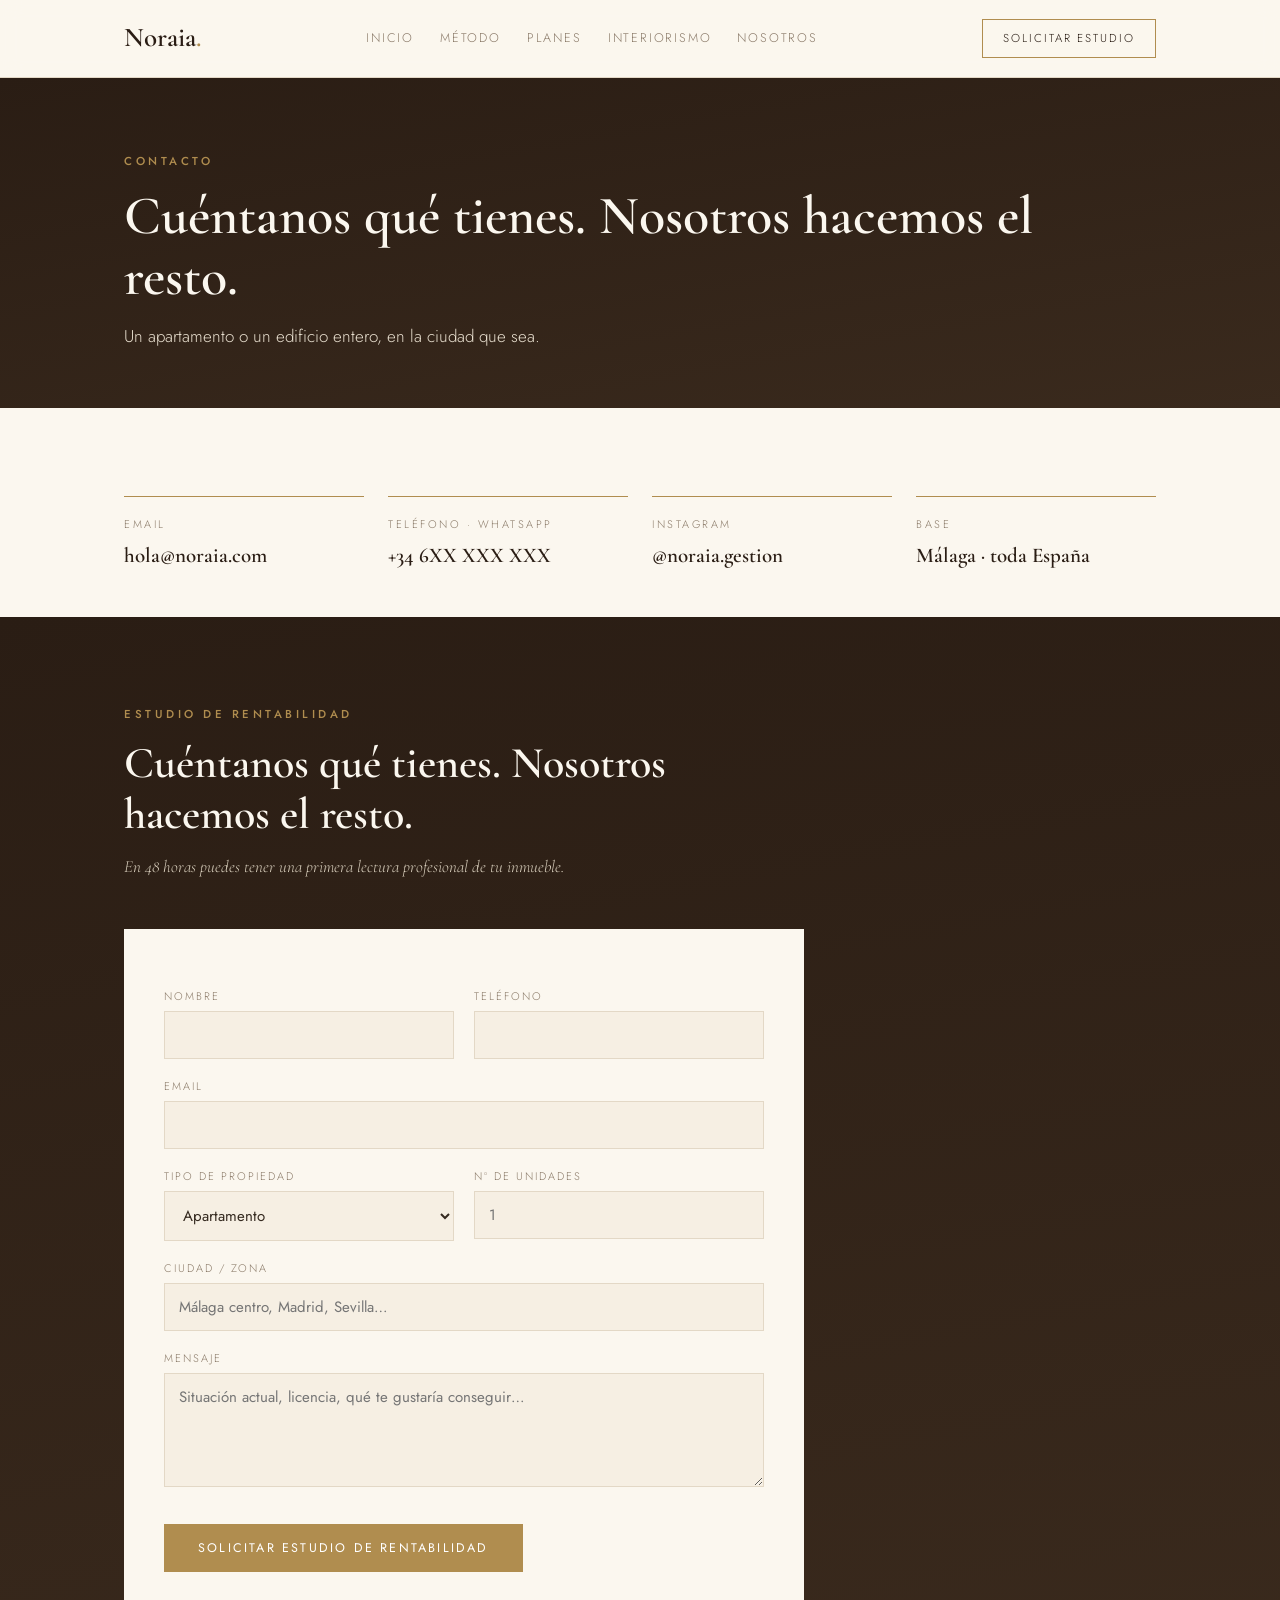
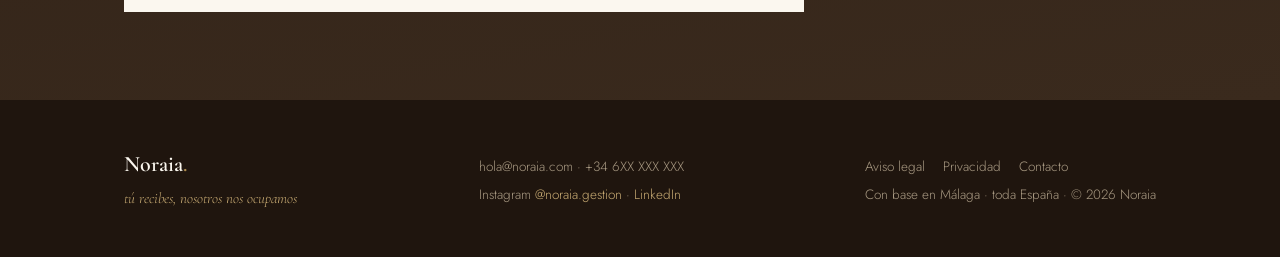
==== contacto.html @ b662e3cf "Add files via upload" ====
<!DOCTYPE html>
<html lang="es">
<head>
<meta charset="UTF-8">
<meta name="viewport" content="width=device-width, initial-scale=1.0">
<title>Contacto Noraia · Solicita tu estudio de rentabilidad</title>
<meta name="description" content="Solicita un estudio de rentabilidad de tu apartamento o edificio. En 48 horas, una primera lectura profesional.">
<link rel="preconnect" href="https://fonts.googleapis.com">
<link href="https://fonts.googleapis.com/css2?family=Cormorant+Garamond:ital,wght@0,500;0,600;0,700;1,500;1,600&family=Jost:wght@300;400;500;600&display=swap" rel="stylesheet">
<link rel="stylesheet" href="styles.css">
</head>
<body>
<nav>
  <div class="nav-in">
    <a class="logo" href="index.html">Noraia<span>.</span></a>
    <div class="nav-links">
      <a href="index.html">Inicio</a>
      <a href="metodo.html">Método</a>
      <a href="planes.html">Planes</a>
      <a href="interiorismo.html">Interiorismo</a>
      <a href="nosotros.html">Nosotros</a>
    </div>
    <a class="nav-cta" href="contacto.html">Solicitar estudio</a>
  </div>
</nav>
<div class="page-hero"><div class="wrap">
  <div class="eyebrow">Contacto</div>
  <h1>Cuéntanos qué tienes. Nosotros hacemos el resto.</h1>
  <p>Un apartamento o un edificio entero, en la ciudad que sea.</p>
</div></div>
<section style="padding-bottom:0">
  <div class="wrap">
    <div class="contact-data">
      <div class="cd reveal"><div class="k">Email</div><div class="v"><a href="mailto:hola@noraia.com">hola@noraia.com</a></div></div>
      <div class="cd reveal"><div class="k">Teléfono · WhatsApp</div><div class="v"><a href="tel:+346XXXXXXXX">+34 6XX XXX XXX</a></div></div>
      <div class="cd reveal"><div class="k">Instagram</div><div class="v"><a href="https://instagram.com/noraia.gestion">@noraia.gestion</a></div></div>
      <div class="cd reveal"><div class="k">Base</div><div class="v">Málaga · toda España</div></div>
    </div>
  </div>
</section>
<section class="form-band">
  <div class="wrap">
    <div class="sec-head reveal">
      <div class="eyebrow">Estudio de rentabilidad</div>
      <h2>Cuéntanos qué tienes. Nosotros hacemos el resto.</h2>
      <p class="cta48">En 48 horas puedes tener una primera lectura profesional de tu inmueble.</p>
    </div>
    <!-- IMPORTANTE: crea una cuenta gratis en formspree.io y sustituye TU_CODIGO -->
    <form class="form reveal" action="https://formspree.io/f/TU_CODIGO" method="POST">
      <div class="dos">
        <div><label for="nombre">Nombre</label><input id="nombre" type="text" name="nombre" required></div>
        <div><label for="telefono">Teléfono</label><input id="telefono" type="tel" name="telefono"></div>
      </div>
      <label for="email">Email</label>
      <input id="email" type="email" name="email" required>
      <div class="dos">
        <div>
          <label for="tipo">Tipo de propiedad</label>
          <select id="tipo" name="tipo">
            <option>Apartamento</option>
            <option>Varios apartamentos</option>
            <option>Edificio completo</option>
            <option>Todavía explorando</option>
          </select>
        </div>
        <div><label for="unidades">Nº de unidades</label><input id="unidades" type="number" name="unidades" min="1" placeholder="1"></div>
      </div>
      <label for="ciudad">Ciudad / zona</label>
      <input id="ciudad" type="text" name="ciudad" placeholder="Málaga centro, Madrid, Sevilla…">
      <label for="mensaje">Mensaje</label>
      <textarea id="mensaje" name="mensaje" rows="4" placeholder="Situación actual, licencia, qué te gustaría conseguir…"></textarea>
      <button type="submit">Solicitar estudio de rentabilidad</button>
    </form>
  </div>
</section>
<footer>
  <div class="wrap" style="display:block">
    <div style="display:flex;justify-content:space-between;gap:24px;flex-wrap:wrap;align-items:baseline">
      <div>
        <div class="logo">Noraia<span style="color:var(--gold)">.</span></div>
        <div class="lema">tú recibes, nosotros nos ocupamos</div>
      </div>
      <div>
        <div>hola@noraia.com · +34 6XX XXX XXX</div>
        <div style="margin-top:6px">Instagram <a href="https://instagram.com/noraia.gestion" style="color:var(--gold-soft)">@noraia.gestion</a> · <a href="https://linkedin.com" style="color:var(--gold-soft)">LinkedIn</a></div>
      </div>
      <div style="text-align:right">
        <div class="flinks"><a href="legal.html">Aviso legal</a><a href="privacidad.html">Privacidad</a><a href="contacto.html">Contacto</a></div>
        <div style="margin-top:6px">Con base en Málaga · toda España · © 2026 Noraia</div>
      </div>
    </div>
  </div>
</footer>
<script>
  const io = new IntersectionObserver((es)=>es.forEach(e=>{if(e.isIntersecting){e.target.classList.add('on');io.unobserve(e.target)}}),{threshold:.12});
  document.querySelectorAll('.reveal').forEach(el=>io.observe(el));
  const dibujar=(id,frac)=>{const a=document.getElementById(id);if(!a)return;
    if(matchMedia('(prefers-reduced-motion: reduce)').matches){a.style.strokeDashoffset=264*(1-frac);return}
    const o=new IntersectionObserver((es)=>{if(es[0].isIntersecting){a.style.transition='stroke-dashoffset 1.5s ease';a.style.strokeDashoffset=264*(1-frac);o.disconnect()}},{threshold:.4});
    o.observe(a)};
  dibujar('arco',.87);dibujar('arco-mini',.87);
</script>
</body>
</html>
---- styles.css ----
:root{
    --espresso:#2a1d14; --espresso-soft:#3a2a1d;
    --paper:#fbf7ef; --paper-2:#f6efe3; --sand:#f1e9dc;
    --gold:#b08d4f; --gold-soft:#c9ac74; --gold-pale:#e6d9c4;
    --ink:#352a20; --muted:#8c7c6a; --line:#e3d8c6;
  }
  *{margin:0;padding:0;box-sizing:border-box}
  html{scroll-behavior:smooth}
  body{font-family:Jost,-apple-system,sans-serif;font-weight:300;color:var(--ink);background:var(--paper);line-height:1.65}
  h1,h2,h3{font-family:'Cormorant Garamond',Georgia,serif;font-weight:600;line-height:1.14;color:var(--espresso)}
  a{color:inherit;text-decoration:none}
  .wrap{max-width:1080px;margin:0 auto;padding:0 24px}
  .eyebrow{font-size:11.5px;letter-spacing:3.5px;text-transform:uppercase;color:var(--gold);font-weight:500}
  section{padding:88px 0}
  .sec-head{max-width:660px;margin-bottom:48px}
  .sec-head h2{font-size:clamp(30px,4.5vw,44px);margin-top:14px}
  .sec-head p{color:var(--muted);margin-top:14px;font-size:17px}
  .rule{width:44px;height:1px;background:var(--gold);margin-top:18px}

  /* ---------- Nav ---------- */
  nav{position:sticky;top:0;z-index:20;background:rgba(251,247,239,.94);backdrop-filter:blur(10px);border-bottom:1px solid var(--line)}
  .nav-in{display:flex;align-items:center;justify-content:space-between;padding:16px 24px;max-width:1080px;margin:0 auto}
  .logo{font-family:'Cormorant Garamond',serif;font-size:27px;font-weight:600;color:var(--espresso)}
  .logo span{color:var(--gold)}
  .nav-links{display:flex;gap:26px;font-size:12.5px;letter-spacing:1.8px;text-transform:uppercase;color:var(--muted)}
  .nav-links a:hover{color:var(--gold)}
  @media(max-width:820px){.nav-links{display:none}}
  .nav-cta{border:1px solid var(--gold);color:var(--espresso);padding:9px 20px;font-size:11.5px;letter-spacing:2px;text-transform:uppercase}
  .nav-cta:hover{background:var(--gold);color:#fff}

  /* ---------- Hero ---------- */
  header{background:linear-gradient(170deg,var(--espresso) 0%,var(--espresso-soft) 100%);color:var(--paper);padding:110px 0 96px;position:relative;overflow:hidden}
  header::after{content:"N";position:absolute;right:-40px;bottom:-90px;font-family:'Cormorant Garamond',serif;font-size:440px;font-weight:600;color:rgba(176,141,79,.07);line-height:1;pointer-events:none}
  .hero h1{font-size:clamp(42px,7.5vw,74px);color:var(--paper)}
  .hero h1 em{font-style:italic;color:var(--gold-soft)}
  .hero .sub{font-size:18.5px;color:#e8dfcf;max-width:600px;margin-top:20px}
  .hero .acts{margin-top:38px;display:flex;gap:14px;flex-wrap:wrap}
  .btn{display:inline-block;padding:14px 30px;font-size:12.5px;letter-spacing:2.2px;text-transform:uppercase;font-weight:500}
  .btn-gold{background:var(--gold);color:#fff}
  .btn-gold:hover{background:var(--gold-soft);color:var(--espresso)}
  .btn-line{border:1px solid rgba(251,247,239,.35);color:var(--paper)}
  .btn-line:hover{border-color:var(--gold-soft);color:var(--gold-soft)}

  /* ---------- Informe mensual (tarjeta firma) ---------- */
  .informe-band{background:var(--espresso);padding:0 0 100px;margin-top:-1px}
  .informe{max-width:760px;margin:0 auto;background:var(--paper);border-radius:4px;box-shadow:0 30px 80px rgba(20,12,6,.45);overflow:hidden;transform:translateY(46px)}
  .inf-head{background:var(--paper-2);border-bottom:1px solid var(--line);padding:20px 30px;display:flex;justify-content:space-between;align-items:baseline;flex-wrap:wrap;gap:8px}
  .inf-head .t{font-family:'Cormorant Garamond',serif;font-size:22px;font-weight:600}
  .inf-head .m{font-size:11px;letter-spacing:2px;text-transform:uppercase;color:var(--muted)}
  .inf-body{display:grid;grid-template-columns:1.25fr 1fr;gap:0}
  @media(max-width:640px){.inf-body{grid-template-columns:1fr}}
  .inf-cascada{padding:26px 30px;border-right:1px solid var(--line)}
  @media(max-width:640px){.inf-cascada{border-right:none;border-bottom:1px solid var(--line)}}
  .inf-row{display:flex;justify-content:space-between;padding:9px 0;border-bottom:1px solid var(--paper-2);font-size:14.5px}
  .inf-row span:last-child{font-variant-numeric:tabular-nums}
  .inf-row.neg span:last-child{color:#9c4a33}
  .inf-row.total{border-top:1.5px solid var(--gold);border-bottom:none;margin-top:6px;padding-top:14px}
  .inf-row.total span{font-family:'Cormorant Garamond',serif;font-size:21px;font-weight:600;color:var(--espresso)}
  .inf-inr{padding:26px 24px;display:flex;flex-direction:column;align-items:center;justify-content:center;gap:8px;background:var(--paper)}
  .inf-kpis{display:flex;gap:22px;font-size:12px;color:var(--muted);letter-spacing:.5px}
  .inf-kpis b{display:block;font-family:'Cormorant Garamond',serif;font-size:20px;color:var(--espresso);font-weight:600;text-align:center}
  .inf-foot{background:var(--paper-2);border-top:1px solid var(--line);padding:12px 30px;font-size:11.5px;letter-spacing:1.5px;text-transform:uppercase;color:var(--muted);text-align:center}

  /* ---------- Promesa ---------- */
  .pilares{display:grid;grid-template-columns:repeat(auto-fit,minmax(270px,1fr));gap:26px}
  .pilar{border-top:1px solid var(--gold);padding-top:22px}
  .pilar h3{font-size:24px;margin-bottom:10px}
  .pilar p{font-size:15px;color:#5d5142}

  /* ---------- Método ---------- */
  .metodo-band{background:var(--paper-2);border-top:1px solid var(--line);border-bottom:1px solid var(--line)}
  .metodo{display:grid;grid-template-columns:repeat(auto-fit,minmax(300px,1fr));gap:1px;background:var(--line);border:1px solid var(--line)}
  .met{background:var(--paper);padding:30px 28px}
  .met .num{font-family:'Cormorant Garamond',serif;font-size:15px;font-style:italic;color:var(--gold)}
  .met h3{font-size:22px;margin:6px 0 8px}
  .met p{font-size:14.5px;color:#5d5142}

  /* ---------- INR ---------- */
  .inr-band{background:linear-gradient(165deg,var(--espresso),var(--espresso-soft));color:var(--paper)}
  .inr-band .wrap{display:grid;grid-template-columns:300px 1fr;gap:56px;align-items:center}
  @media(max-width:780px){.inr-band .wrap{grid-template-columns:1fr}}
  .inr-band h2{color:var(--paper);font-size:clamp(30px,4.5vw,42px);margin-top:14px}
  .inr-band p{color:#e8dfcf;margin-top:16px;font-size:16.5px}
  .inr-band p b{color:var(--gold-soft);font-weight:500}

  /* ---------- Planes ---------- */
  .planes-band{background:var(--sand)}
  .plan-grid{display:grid;grid-template-columns:repeat(auto-fit,minmax(270px,1fr));gap:24px}
  .plan{background:var(--paper);border:1px solid var(--line);padding:38px 32px;display:flex;flex-direction:column}
  .plan.destacado{border-color:var(--gold);box-shadow:0 14px 44px rgba(42,29,20,.10)}
  .plan .nombre{font-family:'Cormorant Garamond',serif;font-size:27px;font-weight:600}
  .plan .para{font-family:'Cormorant Garamond',serif;font-style:italic;font-size:16.5px;color:var(--muted);margin-top:4px;min-height:48px}
  .plan .pct{font-family:'Cormorant Garamond',serif;font-size:54px;font-weight:600;color:var(--espresso);margin:14px 0 0}
  .plan .pct small{font-size:15px;font-family:Jost;color:var(--muted);font-weight:300;letter-spacing:1px}
  .plan ul{list-style:none;margin:22px 0 28px;flex:1}
  .plan li{padding:8px 0;border-bottom:1px solid var(--paper-2);font-size:14.5px;color:#4c4134}
  .plan li::before{content:"·";color:var(--gold);font-weight:600;margin-right:10px}
  .plan .btn{text-align:center;background:var(--espresso);color:var(--paper)}
  .plan.destacado .btn{background:var(--gold)}
  .edificio-nota{margin-top:26px;font-family:'Cormorant Garamond',serif;font-style:italic;font-size:18px;color:var(--muted);text-align:center}
  .edificio-nota b{color:var(--espresso);font-weight:600}

  /* ---------- Regímenes ---------- */
  .regs{display:grid;grid-template-columns:repeat(auto-fit,minmax(260px,1fr));gap:26px}
  .reg{border-left:1px solid var(--gold);padding:4px 0 4px 24px}
  .reg h3{font-size:22px}
  .reg p{font-size:14.5px;color:#5d5142;margin-top:8px}

  /* ---------- Interiorismo ---------- */
  .interior-band{background:var(--paper-2);border-top:1px solid var(--line);border-bottom:1px solid var(--line)}
  .interior{display:grid;grid-template-columns:repeat(auto-fit,minmax(280px,1fr));gap:26px}
  .int-card{background:var(--paper);border:1px solid var(--line);padding:30px 28px}
  .int-card .tag{font-size:11px;letter-spacing:2.5px;text-transform:uppercase;color:var(--gold);font-weight:500}
  .int-card h3{font-size:22px;margin:8px 0}
  .int-card p{font-size:14.5px;color:#5d5142}

  /* ---------- Caso tipo ---------- */
  .caso{max-width:640px;background:var(--paper);border:1px solid var(--line);border-top:2px solid var(--gold);padding:36px 38px}
  .caso .t{font-family:'Cormorant Garamond',serif;font-size:25px;font-weight:600}
  .caso dl{margin-top:20px}
  .caso .fila{display:flex;justify-content:space-between;gap:16px;padding:10px 0;border-bottom:1px solid var(--paper-2);font-size:15px}
  .caso dt{color:var(--muted)}
  .caso dd{font-weight:400;color:var(--espresso);text-align:right}
  .caso .nota{margin-top:18px;font-size:11.5px;letter-spacing:1.5px;text-transform:uppercase;color:var(--muted)}

  /* ---------- Testimonios ---------- */
  .testis{display:grid;grid-template-columns:repeat(auto-fit,minmax(270px,1fr));gap:26px}
  .testi{background:var(--paper-2);border:1px solid var(--line);padding:30px 28px}
  .testi q{font-family:'Cormorant Garamond',serif;font-size:20px;font-style:italic;color:var(--espresso);quotes:"“" "”"}
  .testi .quien{margin-top:16px;font-size:12px;letter-spacing:2px;text-transform:uppercase;color:var(--muted)}

  /* ---------- Sobre ---------- */
  .sobre{max-width:720px}
  .sobre p{font-size:18px;color:#4c4134;margin-top:18px}
  .sobre p.lema{font-family:'Cormorant Garamond',serif;font-style:italic;font-size:24px;color:var(--espresso)}

  /* ---------- Formulario ---------- */
  .form-band{background:linear-gradient(170deg,var(--espresso),var(--espresso-soft));color:var(--paper)}
  .form-band h2{color:var(--paper)}
  .form-band .sec-head p{color:#d9cfbd}
  .cta48{font-family:'Cormorant Garamond',serif;font-style:italic;font-size:22px;color:var(--gold-soft)}
  .form{background:var(--paper);padding:40px;max-width:680px;color:var(--ink)}
  .form .dos{display:grid;grid-template-columns:1fr 1fr;gap:0 20px}
  @media(max-width:560px){.form .dos{grid-template-columns:1fr}}
  .form label{display:block;font-size:11px;letter-spacing:2px;text-transform:uppercase;color:var(--muted);margin:18px 0 6px}
  .form input,.form textarea,.form select{width:100%;border:1px solid var(--line);background:var(--paper-2);padding:12px 14px;font-family:Jost;font-size:15px;color:var(--ink)}
  .form input:focus,.form textarea:focus,.form select:focus{outline:2px solid var(--gold)}
  .form button{margin-top:28px;background:var(--gold);color:#fff;border:none;padding:15px 34px;font-family:Jost;font-size:12.5px;letter-spacing:2.2px;text-transform:uppercase;cursor:pointer}
  .form button:hover{background:var(--espresso)}

  footer{background:#1f150e;color:#a99a83;padding:46px 0;font-size:13.5px}
  footer .wrap{display:flex;justify-content:space-between;gap:20px;flex-wrap:wrap;align-items:baseline}
  footer .logo{color:var(--paper);font-size:22px}
  footer .lema{font-family:'Cormorant Garamond',serif;font-style:italic;font-size:15px;margin-top:4px;color:var(--gold-soft)}

  @media (prefers-reduced-motion: no-preference){
    .reveal{opacity:0;transform:translateY(16px);transition:opacity .7s ease,transform .7s ease}
    .reveal.on{opacity:1;transform:none}
  }

  /* ---- Multipágina ---- */
  .page-hero{background:linear-gradient(170deg,var(--espresso),var(--espresso-soft));color:var(--paper);padding:74px 0 58px}
  .page-hero h1{font-size:clamp(34px,5.5vw,54px);color:var(--paper);margin-top:14px}
  .page-hero p{color:#e8dfcf;max-width:620px;margin-top:14px;font-size:17px}
  .teasers{display:grid;grid-template-columns:repeat(auto-fit,minmax(250px,1fr));gap:24px}
  .teaser{background:var(--paper);border:1px solid var(--line);padding:32px 28px;display:flex;flex-direction:column;transition:box-shadow .3s ease,transform .3s ease}
  .teaser:hover{box-shadow:0 14px 40px rgba(42,29,20,.10);transform:translateY(-3px)}
  .teaser h3{font-size:24px;margin:8px 0 10px}
  .teaser p{font-size:14.5px;color:#5d5142;flex:1}
  .teaser .mas{margin-top:18px;font-size:12px;letter-spacing:2px;text-transform:uppercase;color:var(--gold);font-weight:500}
  .cta-band{background:var(--sand);border-top:1px solid var(--line);border-bottom:1px solid var(--line);text-align:center;padding:64px 24px}
  .cta-band h2{font-size:clamp(26px,4vw,36px)}
  .cta-band p{font-family:'Cormorant Garamond',serif;font-style:italic;font-size:20px;color:var(--muted);margin:10px 0 26px}
  .contact-data{display:grid;grid-template-columns:repeat(auto-fit,minmax(220px,1fr));gap:24px;margin-bottom:44px}
  .cd{border-top:1px solid var(--gold);padding-top:18px}
  .cd .k{font-size:11px;letter-spacing:2.5px;text-transform:uppercase;color:var(--muted)}
  .cd .v{font-family:'Cormorant Garamond',serif;font-size:21px;font-weight:600;color:var(--espresso);margin-top:6px}
  .cd .v a:hover{color:var(--gold)}
  .legal{max-width:760px}
  .legal h2{font-size:26px;margin:38px 0 12px}
  .legal p,.legal li{font-size:15px;color:#4c4134;margin-top:10px}
  .legal ul{margin-left:20px}
  footer .flinks{display:flex;gap:18px;flex-wrap:wrap}
  footer .flinks a:hover{color:var(--gold-soft)}
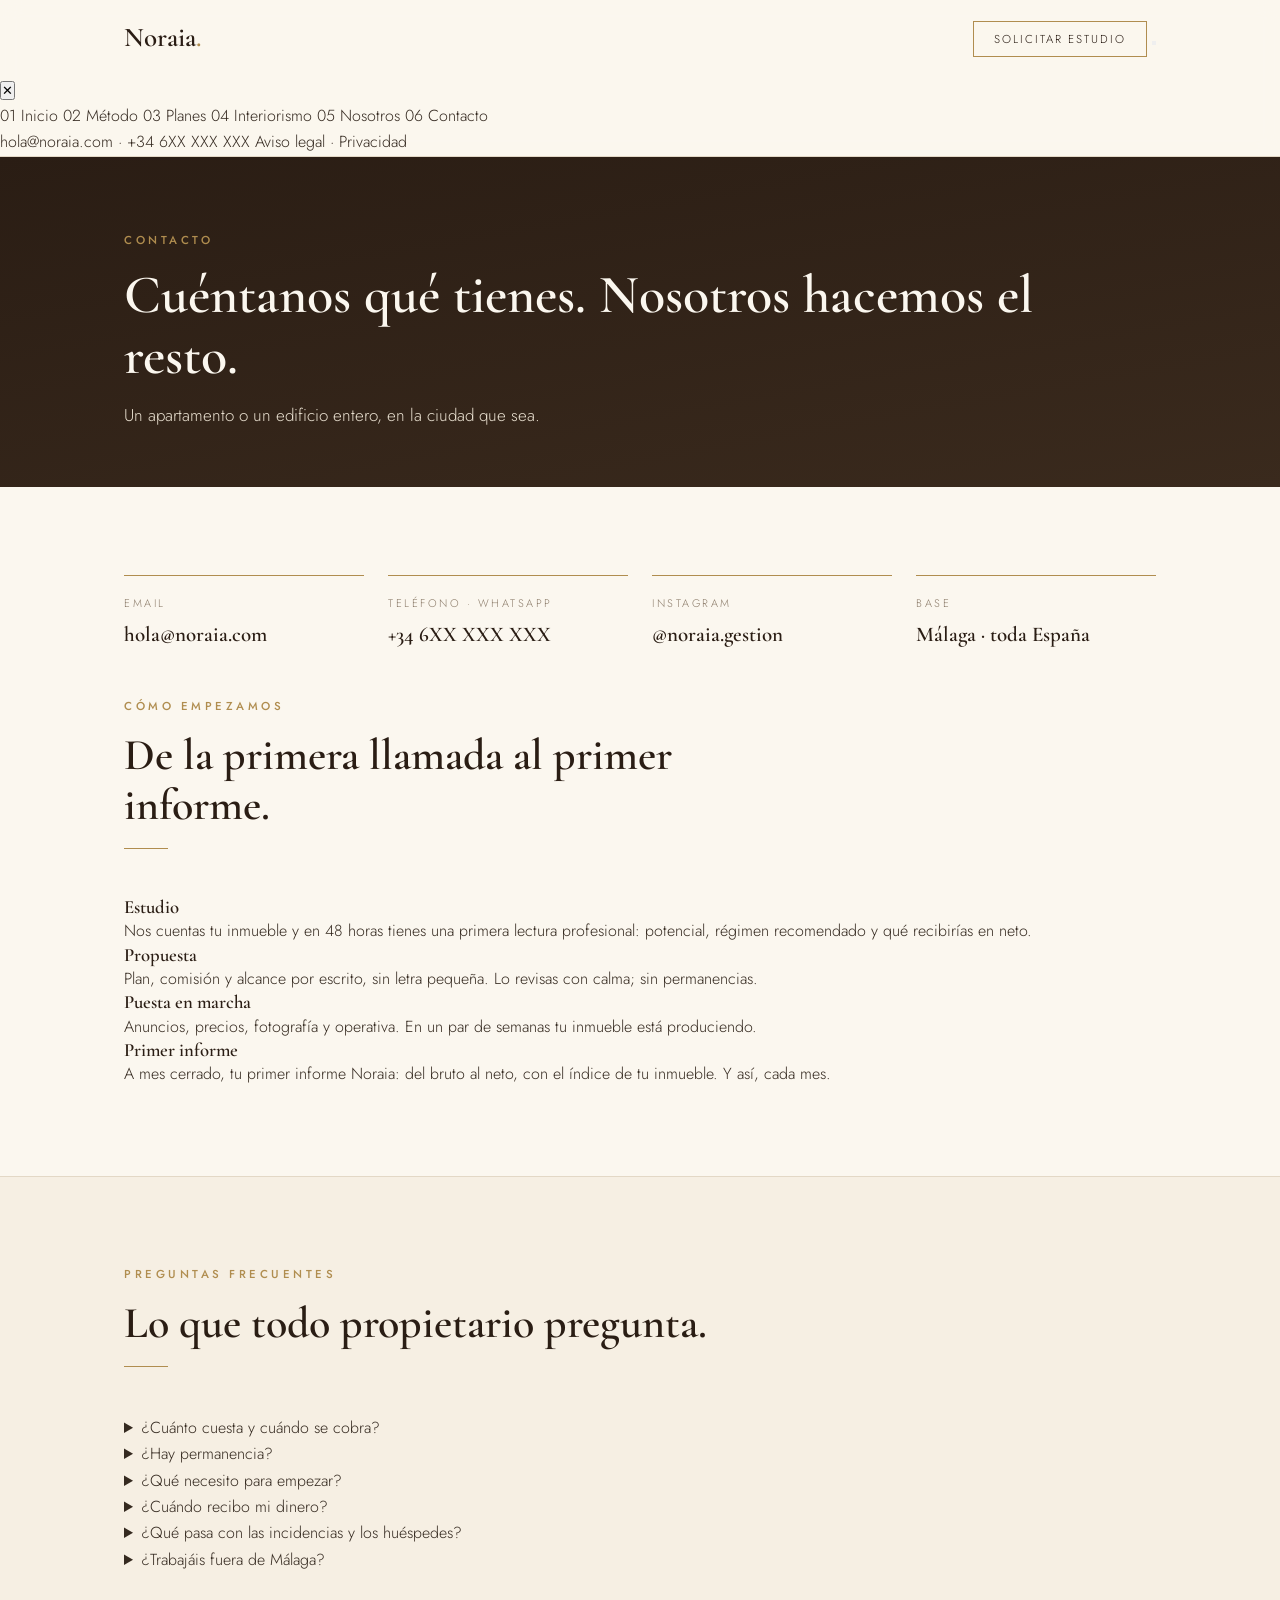
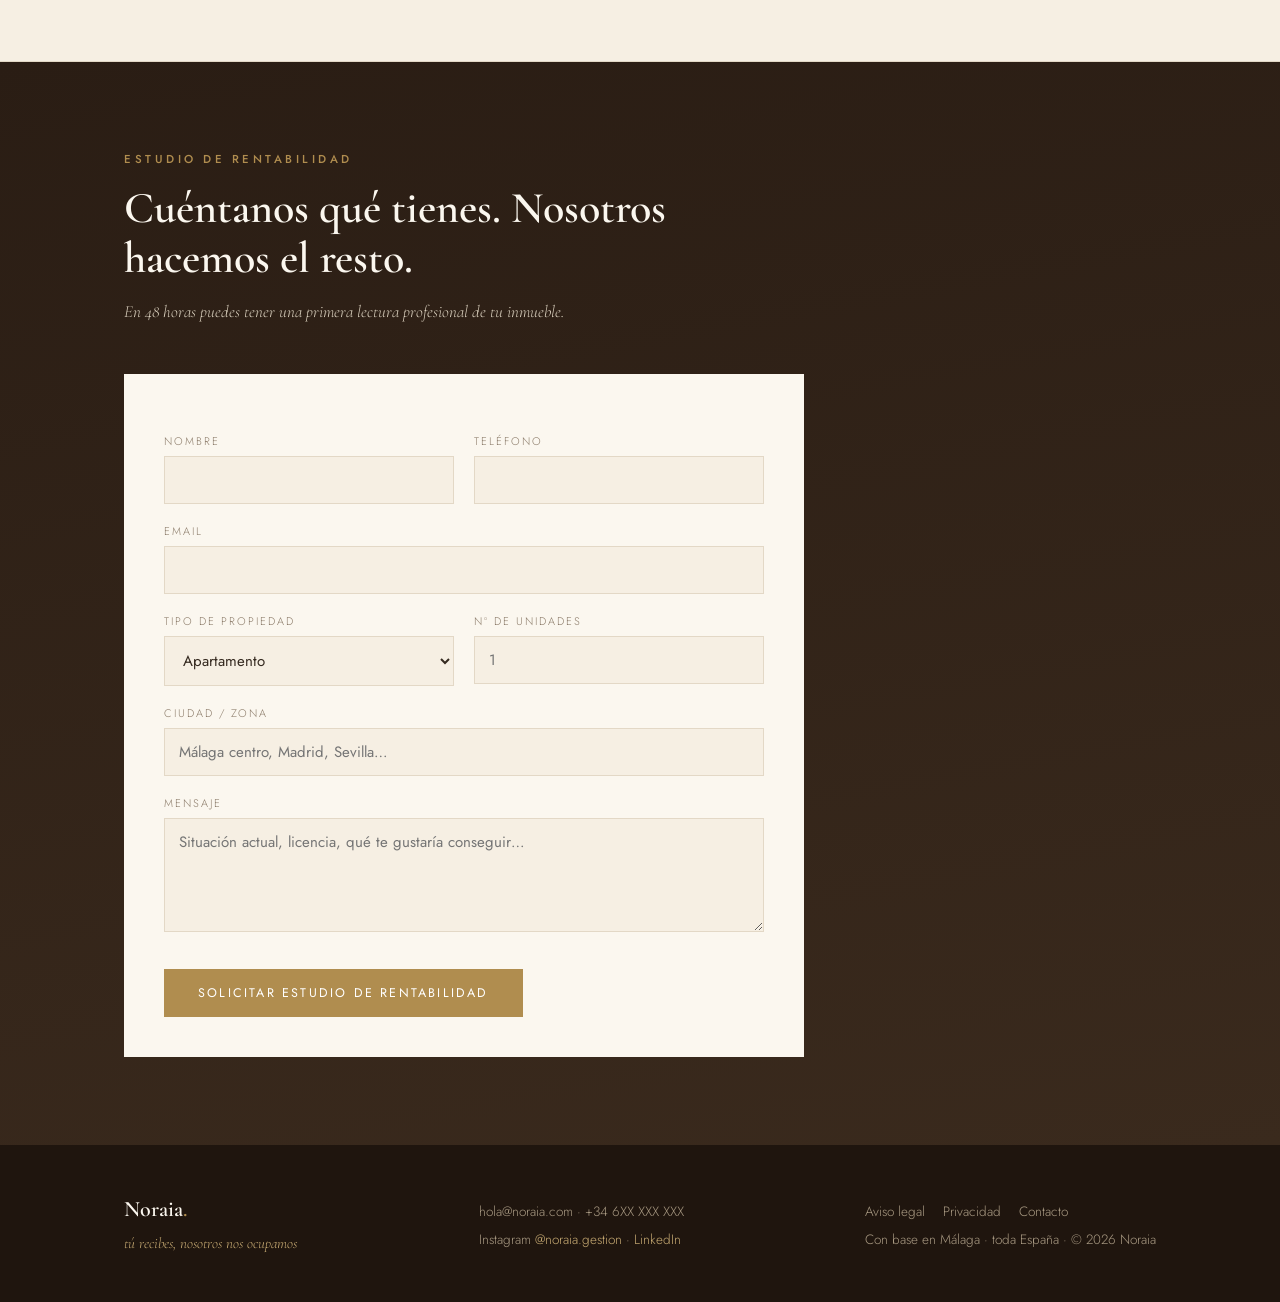
==== commit 2636e4a5: "Add files via upload" ====
--- a/contacto.html
+++ b/contacto.html
@@ -5,6 +5,12 @@
 <meta name="viewport" content="width=device-width, initial-scale=1.0">
 <title>Contacto Noraia · Solicita tu estudio de rentabilidad</title>
 <meta name="description" content="Solicita un estudio de rentabilidad de tu apartamento o edificio. En 48 horas, una primera lectura profesional.">
+<link rel="icon" href="data:image/svg+xml,%3Csvg xmlns='http://www.w3.org/2000/svg' viewBox='0 0 64 64'%3E%3Crect width='64' height='64' fill='%232a1d14'/%3E%3Ctext x='32' y='45' text-anchor='middle' font-family='Georgia,serif' font-size='40' font-weight='600' fill='%23b08d4f'%3EN%3C/text%3E%3C/svg%3E">
+<meta property="og:title" content="Contacto Noraia · Solicita tu estudio de rentabilidad">
+<meta property="og:description" content="Solicita un estudio de rentabilidad de tu apartamento o edificio. En 48 horas, una primera lectura profesional.">
+<meta property="og:type" content="website">
+<meta property="og:site_name" content="Noraia">
+<meta property="og:locale" content="es_ES">
 <link rel="preconnect" href="https://fonts.googleapis.com">
 <link href="https://fonts.googleapis.com/css2?family=Cormorant+Garamond:ital,wght@0,500;0,600;0,700;1,500;1,600&family=Jost:wght@300;400;500;600&display=swap" rel="stylesheet">
 <link rel="stylesheet" href="styles.css">
@@ -13,14 +19,25 @@
 <nav>
   <div class="nav-in">
     <a class="logo" href="index.html">Noraia<span>.</span></a>
-    <div class="nav-links">
-      <a href="index.html">Inicio</a>
-      <a href="metodo.html">Método</a>
-      <a href="planes.html">Planes</a>
-      <a href="interiorismo.html">Interiorismo</a>
-      <a href="nosotros.html">Nosotros</a>
+    <div class="nav-right">
+      <a class="nav-cta" href="contacto.html">Solicitar estudio</a>
+      <button class="burger" aria-label="Abrir el índice" aria-expanded="false" onclick="toggleMenu()"><span></span><span></span><span></span></button>
     </div>
-    <a class="nav-cta" href="contacto.html">Solicitar estudio</a>
+  </div>
+  <div class="menu-panel" role="dialog" aria-label="Índice de la web">
+    <button class="menu-cerrar" aria-label="Cerrar" onclick="toggleMenu()">✕</button>
+    <div class="menu-list">
+      <a href="index.html"><span class="n">01</span> Inicio</a>
+      <a href="metodo.html"><span class="n">02</span> Método</a>
+      <a href="planes.html"><span class="n">03</span> Planes</a>
+      <a href="interiorismo.html"><span class="n">04</span> Interiorismo</a>
+      <a href="nosotros.html"><span class="n">05</span> Nosotros</a>
+      <a href="contacto.html" class="activa"><span class="n">06</span> Contacto</a>
+    </div>
+    <div class="menu-pie">
+      <span>hola@noraia.com · +34 6XX XXX XXX</span>
+      <span><a href="legal.html">Aviso legal</a> · <a href="privacidad.html">Privacidad</a></span>
+    </div>
   </div>
 </nav>
 <div class="page-hero"><div class="wrap">
@@ -38,6 +55,40 @@
     </div>
   </div>
 </section>
+<section style="padding-top:0">
+  <div class="wrap">
+    <div class="sec-head reveal">
+      <div class="eyebrow">Cómo empezamos</div>
+      <h2>De la primera llamada al primer informe.</h2>
+      <div class="rule"></div>
+    </div>
+    <div class="pasos">
+      <div class="paso reveal"><h3>Estudio</h3><p>Nos cuentas tu inmueble y en 48 horas tienes una primera lectura profesional: potencial, régimen recomendado y qué recibirías en neto.</p></div>
+      <div class="paso reveal"><h3>Propuesta</h3><p>Plan, comisión y alcance por escrito, sin letra pequeña. Lo revisas con calma; sin permanencias.</p></div>
+      <div class="paso reveal"><h3>Puesta en marcha</h3><p>Anuncios, precios, fotografía y operativa. En un par de semanas tu inmueble está produciendo.</p></div>
+      <div class="paso reveal"><h3>Primer informe</h3><p>A mes cerrado, tu primer informe Noraia: del bruto al neto, con el índice de tu inmueble. Y así, cada mes.</p></div>
+    </div>
+  </div>
+</section>
+
+<section class="metodo-band">
+  <div class="wrap">
+    <div class="sec-head reveal">
+      <div class="eyebrow">Preguntas frecuentes</div>
+      <h2>Lo que todo propietario pregunta.</h2>
+      <div class="rule"></div>
+    </div>
+    <div class="faq reveal">
+      <details><summary>¿Cuánto cuesta y cuándo se cobra?</summary><p>Un porcentaje sobre los ingresos generados, según el plan (desde el 15% + IVA). Sin cuotas fijas: si tu inmueble no produce, no cobramos. Liquidamos con el informe mensual.</p></details>
+      <details><summary>¿Hay permanencia?</summary><p>No. Trabajamos con contrato escrito y claro, pero creemos que la mejor permanencia es que cada mes te compense seguir.</p></details>
+      <details><summary>¿Qué necesito para empezar?</summary><p>Si es alquiler turístico, la licencia correspondiente de tu comunidad (te orientamos si aún no la tienes). Si el inmueble necesita puesta a punto, el servicio de interiorismo es opcional. Del resto nos ocupamos nosotros.</p></details>
+      <details><summary>¿Cuándo recibo mi dinero?</summary><p>Cada mes, junto a un informe que desglosa ingresos, comisiones de canal, gastos de operación y el neto que te transferimos. Reportamos como un banco.</p></details>
+      <details><summary>¿Qué pasa con las incidencias y los huéspedes?</summary><p>Son invisibles para ti: atención al huésped, limpieza, mantenimiento e imprevistos los resolvemos nosotros. Solo te avisamos si algo merece una decisión tuya.</p></details>
+      <details><summary>¿Trabajáis fuera de Málaga?</summary><p>Sí. El método Noraia se aplica en cualquier ciudad de España; estudiamos cada plaza y su normativa antes de comprometernos con un resultado.</p></details>
+    </div>
+  </div>
+</section>
+
 <section class="form-band">
   <div class="wrap">
     <div class="sec-head reveal">
@@ -100,5 +151,13 @@
     o.observe(a)};
   dibujar('arco',.87);dibujar('arco-mini',.87);
 </script>
+<script>
+  function toggleMenu(){
+    const abierto = document.body.classList.toggle('menu-abierto');
+    document.querySelector('.burger').setAttribute('aria-expanded', abierto);
+  }
+  document.querySelectorAll('.menu-list a, .menu-pie a').forEach(a=>a.addEventListener('click',()=>document.body.classList.remove('menu-abierto')));
+  document.addEventListener('keydown',e=>{if(e.key==='Escape')document.body.classList.remove('menu-abierto')});
+</script>
 </body>
 </html>
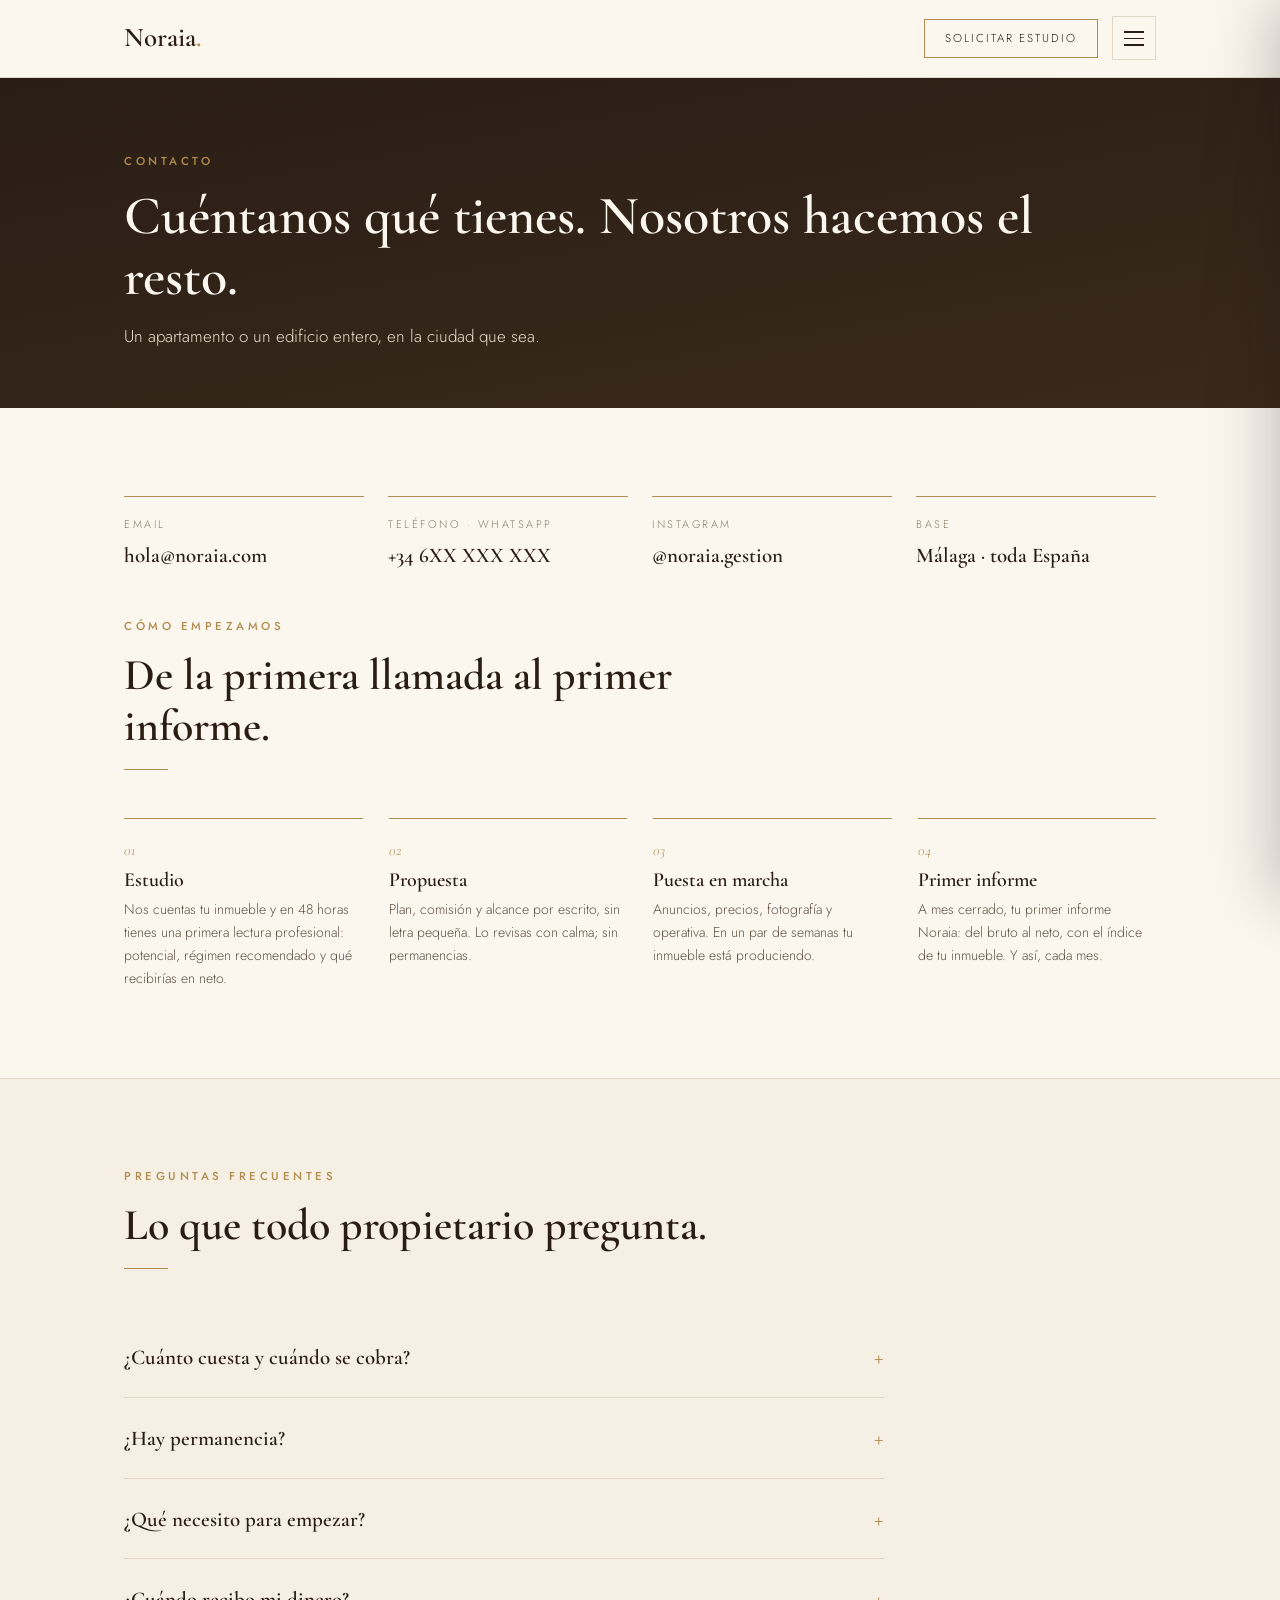
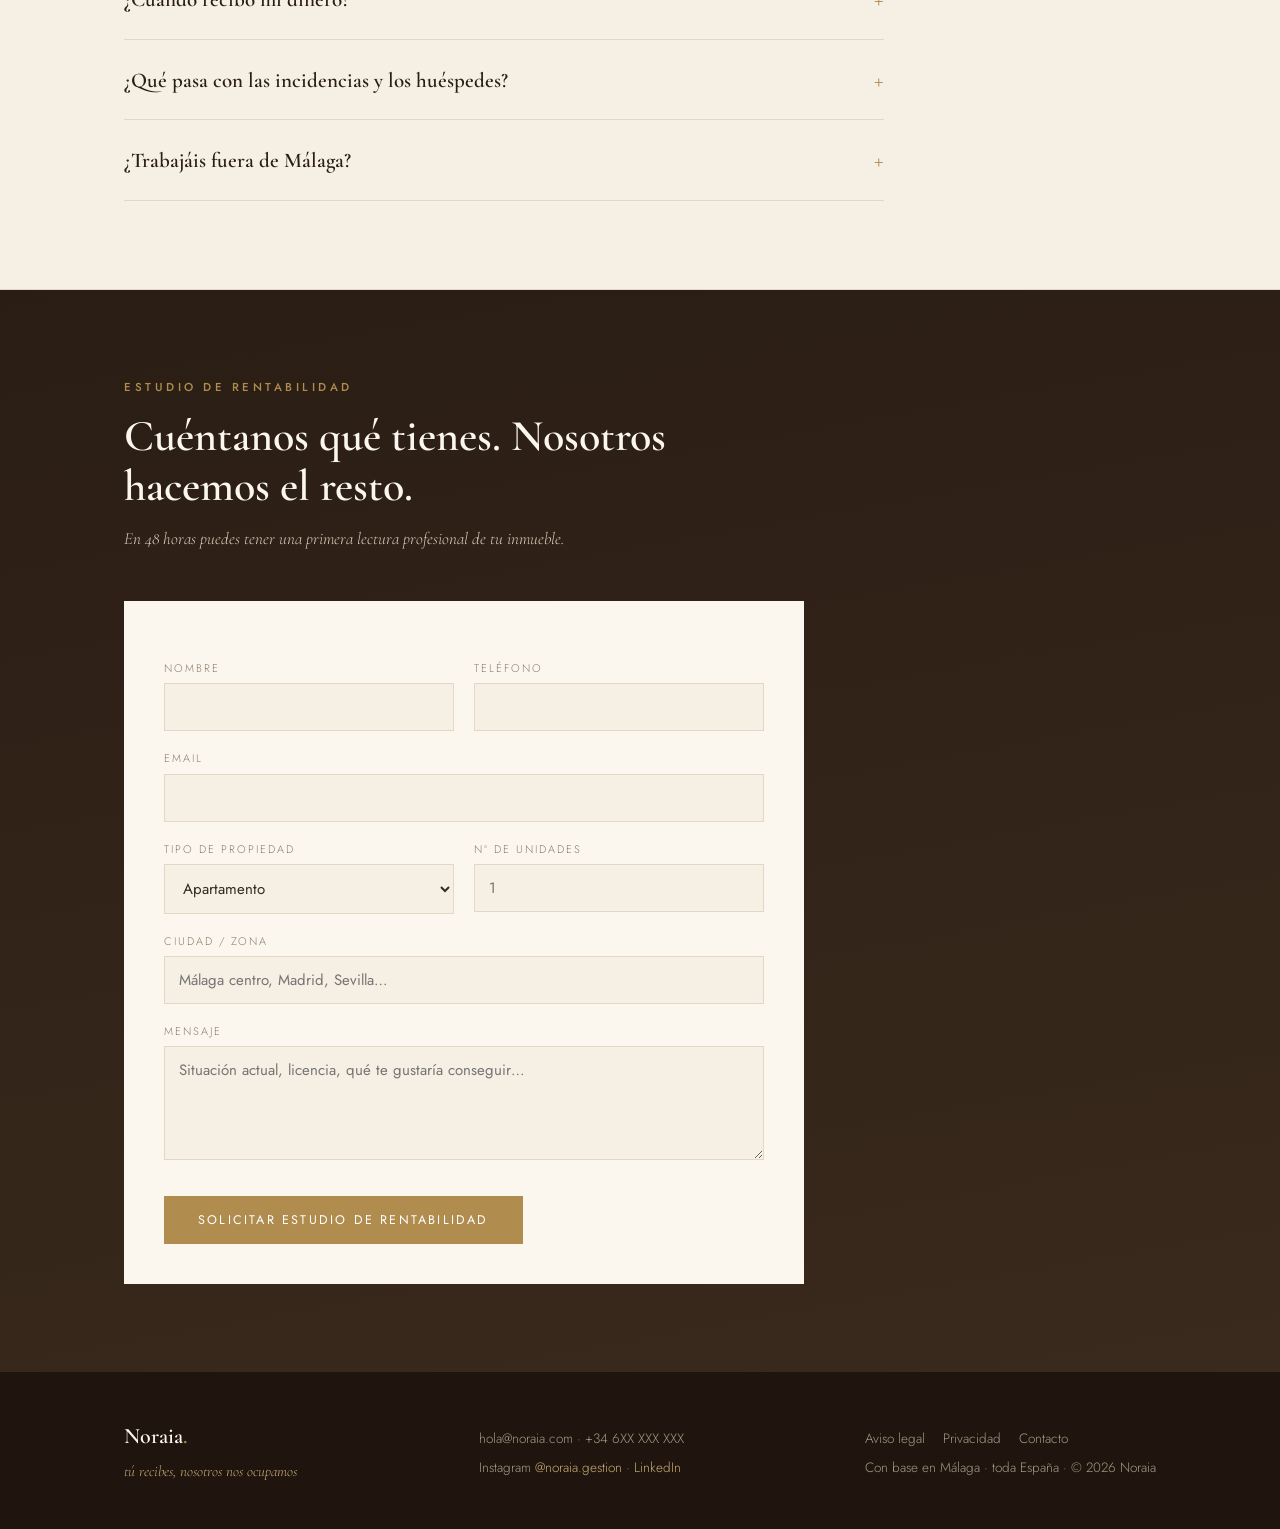
==== commit e8ec9728: "Add files via upload" ====
--- a/contacto.html
+++ b/contacto.html
@@ -24,8 +24,12 @@
       <button class="burger" aria-label="Abrir el índice" aria-expanded="false" onclick="toggleMenu()"><span></span><span></span><span></span></button>
     </div>
   </div>
-  <div class="menu-panel" role="dialog" aria-label="Índice de la web">
-    <button class="menu-cerrar" aria-label="Cerrar" onclick="toggleMenu()">✕</button>
+  <div class="menu-backdrop" onclick="toggleMenu()"></div>
+  <aside class="menu-panel" role="dialog" aria-label="Índice de la web">
+    <div class="menu-top">
+      <span class="t">Índice</span>
+      <button class="menu-cerrar" aria-label="Cerrar" onclick="toggleMenu()">✕</button>
+    </div>
     <div class="menu-list">
       <a href="index.html"><span class="n">01</span> Inicio</a>
       <a href="metodo.html"><span class="n">02</span> Método</a>
@@ -35,10 +39,10 @@
       <a href="contacto.html" class="activa"><span class="n">06</span> Contacto</a>
     </div>
     <div class="menu-pie">
-      <span>hola@noraia.com · +34 6XX XXX XXX</span>
-      <span><a href="legal.html">Aviso legal</a> · <a href="privacidad.html">Privacidad</a></span>
+      hola@noraia.com<br>+34 6XX XXX XXX<br>
+      <a href="legal.html">Aviso legal</a> · <a href="privacidad.html">Privacidad</a>
     </div>
-  </div>
+  </aside>
 </nav>
 <div class="page-hero"><div class="wrap">
   <div class="eyebrow">Contacto</div>
--- a/styles.css
+++ b/styles.css
@@ -183,3 +183,73 @@
   .legal ul{margin-left:20px}
   footer .flinks{display:flex;gap:18px;flex-wrap:wrap}
   footer .flinks a:hover{color:var(--gold-soft)}
+
+  /* ---- Menú índice (panel lateral) ---- */
+  .nav-links{display:none}
+  .nav-right{display:flex;align-items:center;gap:14px}
+  .burger{background:var(--paper);border:1px solid var(--line);width:44px;height:44px;cursor:pointer;display:flex;flex-direction:column;justify-content:center;align-items:center;gap:5px;transition:border-color .3s}
+  .burger:hover{border-color:var(--gold)}
+  .burger span{display:block;width:20px;height:1.5px;background:var(--espresso)}
+  .menu-backdrop{position:fixed;inset:0;background:rgba(26,17,10,.45);z-index:40;opacity:0;visibility:hidden;transition:opacity .35s ease,visibility .35s}
+  body.menu-abierto .menu-backdrop{opacity:1;visibility:visible}
+  .menu-panel{position:fixed;top:0;right:0;height:100dvh;width:min(340px,88vw);background:var(--paper);border-left:1px solid var(--line);box-shadow:-24px 0 60px rgba(26,17,10,.25);z-index:50;display:flex;flex-direction:column;padding:26px 30px 30px;transform:translateX(105%);transition:transform .4s ease;overflow-y:auto}
+  body.menu-abierto .menu-panel{transform:translateX(0)}
+  body.menu-abierto{overflow:hidden}
+  .menu-top{display:flex;justify-content:space-between;align-items:center;margin-bottom:24px}
+  .menu-top .t{font-size:11px;letter-spacing:3px;text-transform:uppercase;color:var(--muted)}
+  .menu-cerrar{background:none;border:1px solid var(--line);color:var(--espresso);width:38px;height:38px;font-size:16px;cursor:pointer;font-family:Jost}
+  .menu-cerrar:hover{border-color:var(--gold);color:var(--gold)}
+  .menu-list{display:flex;flex-direction:column}
+  .menu-list a{display:flex;align-items:baseline;gap:14px;padding:15px 0;border-bottom:1px solid var(--paper-2);color:var(--espresso);font-family:'Cormorant Garamond',serif;font-size:24px;font-weight:600;transition:color .25s,padding-left .25s}
+  .menu-list a:hover{color:var(--gold);padding-left:6px}
+  .menu-list a.activa{color:var(--gold)}
+  .menu-list a .n{font-family:Jost;font-size:11px;letter-spacing:2px;color:var(--gold);font-weight:400}
+  .menu-pie{margin-top:auto;padding-top:26px;font-size:12px;color:var(--muted);letter-spacing:.5px;line-height:2}
+  .menu-pie a{color:var(--espresso)}
+  .menu-pie a:hover{color:var(--gold)}
+  @media (prefers-reduced-motion: reduce){.menu-panel,.menu-backdrop{transition:none}}
+
+  /* ---- Proceso ---- */
+  .pasos{display:grid;grid-template-columns:repeat(auto-fit,minmax(220px,1fr));gap:26px;counter-reset:paso}
+  .paso{border-top:1px solid var(--gold);padding-top:18px;counter-increment:paso}
+  .paso::before{content:"0" counter(paso);font-family:'Cormorant Garamond',serif;font-style:italic;font-size:15px;color:var(--gold)}
+  .paso h3{font-size:20px;margin:6px 0 6px}
+  .paso p{font-size:14px;color:#5d5142}
+
+  /* ---- FAQ ---- */
+  .faq{max-width:760px}
+  .faq details{border-bottom:1px solid var(--line)}
+  .faq summary{cursor:pointer;list-style:none;display:flex;justify-content:space-between;align-items:baseline;gap:16px;padding:20px 0;font-family:'Cormorant Garamond',serif;font-size:21px;font-weight:600;color:var(--espresso)}
+  .faq summary::-webkit-details-marker{display:none}
+  .faq summary::after{content:"+";color:var(--gold);font-size:24px;font-weight:400;transition:transform .3s}
+  .faq details[open] summary::after{transform:rotate(45deg)}
+  .faq details p{padding:0 0 20px;font-size:15px;color:#4c4134;max-width:640px}
+
+  /* ---- Caso de impacto ---- */
+  .impacto-band{background:var(--espresso);padding:74px 0 84px;margin-top:-1px;color:var(--paper)}
+  .impacto{max-width:820px;margin:0 auto}
+  .impacto .cab{text-align:center;margin-bottom:40px}
+  .impacto .cab h2{color:var(--paper);font-size:clamp(28px,4.5vw,40px);margin-top:12px}
+  .barras{display:flex;flex-direction:column;gap:22px}
+  .barra .lbl{display:flex;justify-content:space-between;align-items:baseline;font-size:13px;letter-spacing:1.5px;text-transform:uppercase;color:#c9bca6;margin-bottom:8px}
+  .barra .lbl b{font-family:'Cormorant Garamond',serif;font-size:26px;letter-spacing:0;text-transform:none;color:var(--paper);font-weight:600}
+  .barra .pista{height:14px;background:rgba(251,247,239,.1)}
+  .barra .fill{height:100%;width:0;transition:width 1.4s ease}
+  .barra.antes .fill{background:#8c7c6a}
+  .barra.ahora .fill{background:linear-gradient(90deg,var(--gold),var(--gold-soft))}
+  .barra.ahora .lbl b{color:var(--gold-soft)}
+  .impacto .delta{text-align:center;margin-top:34px;font-family:'Cormorant Garamond',serif;font-size:clamp(30px,5vw,44px);font-weight:600;color:var(--gold-soft)}
+  .impacto .nota{text-align:center;margin-top:10px;font-size:11.5px;letter-spacing:1.8px;text-transform:uppercase;color:#a99a83}
+  /* ---- Transparencia ---- */
+  .transp{display:grid;grid-template-columns:1fr 1fr;gap:1px;background:var(--line);border:1px solid var(--line);max-width:860px}
+  @media(max-width:640px){.transp{grid-template-columns:1fr}}
+  .transp>div{background:var(--paper);padding:30px 28px}
+  .transp .lado-t{font-size:11px;letter-spacing:2.5px;text-transform:uppercase;font-weight:500;margin-bottom:14px}
+  .transp .malo .lado-t{color:var(--muted)}
+  .transp .bueno{background:var(--paper-2)}
+  .transp .bueno .lado-t{color:var(--gold)}
+  .transp ul{list-style:none}
+  .transp li{padding:8px 0;border-bottom:1px solid var(--paper-2);font-size:14.5px;color:#5d5142}
+  .transp .bueno li{color:var(--espresso);border-color:var(--line)}
+  .transp .malo li::before{content:"— ";color:var(--muted)}
+  .transp .bueno li::before{content:"· ";color:var(--gold);font-weight:600}
